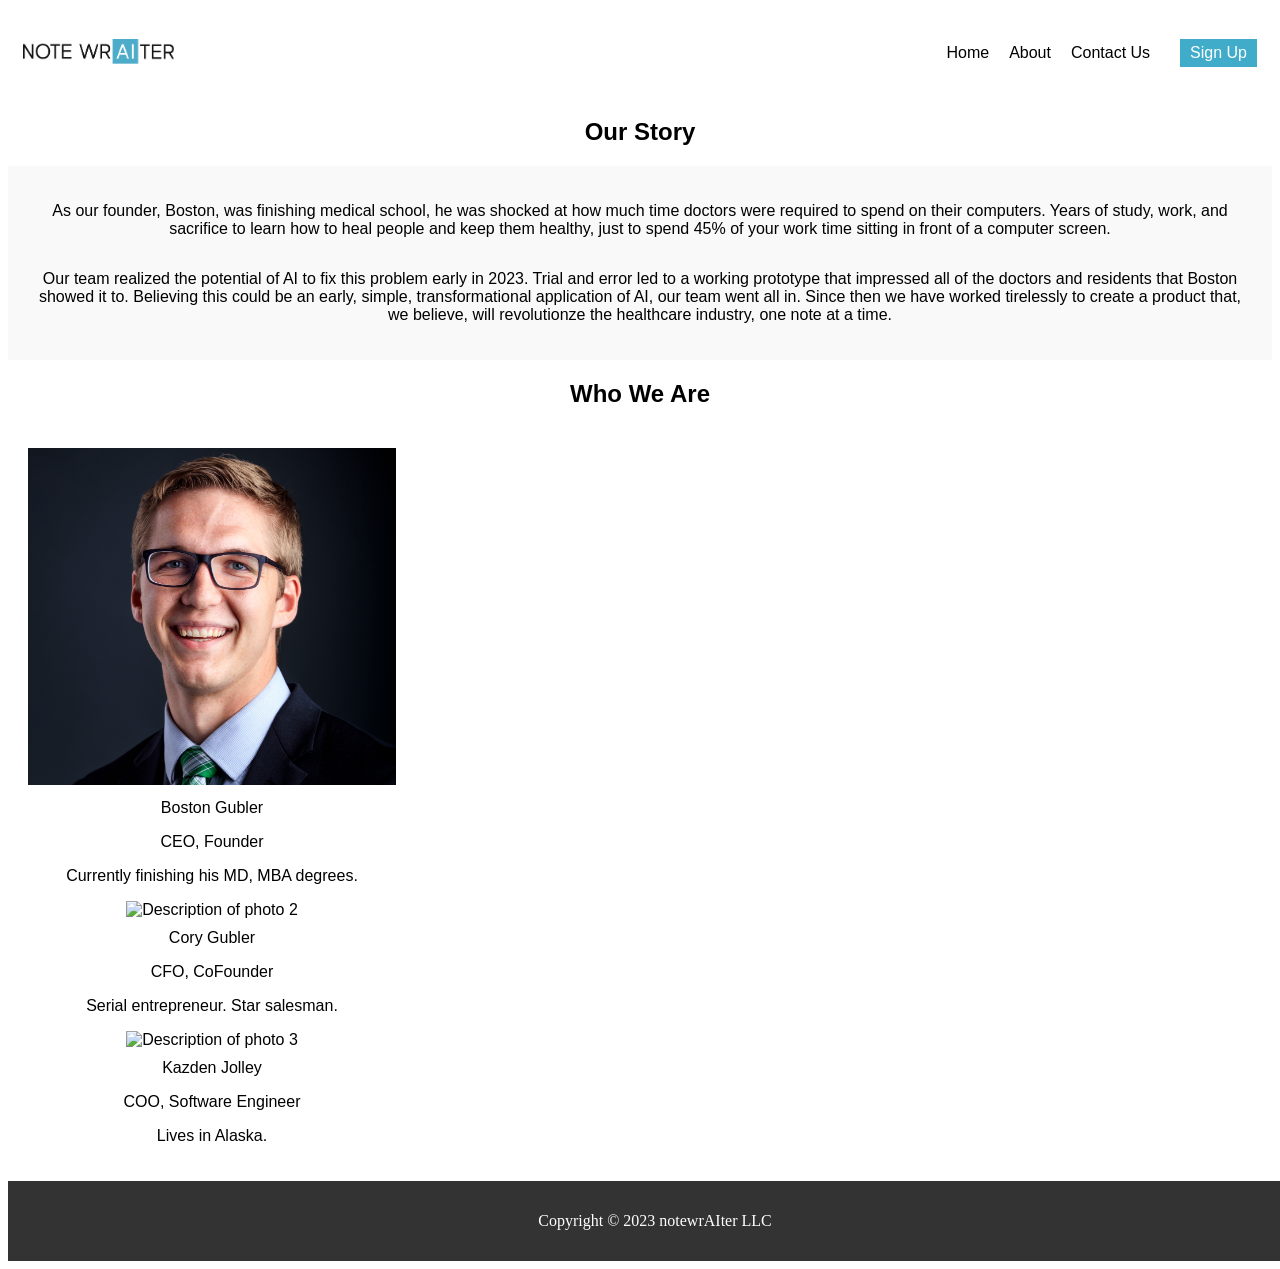
==== about.html @ 05f4d21a "Draft #8" ====
<!DOCTYPE html>
<html>
<head>
    <title>notewrAIter</title>
    <link rel="stylesheet" type="text/css" href="styles.css">
    <link rel="icon" href="favicon.jpg" type="image/jpg">

</head>
<body>
  <nav>
    <a href="index.html">
        <img class="nav-image" src="emblem.jpg" alt="notewrAIter emblem"  >
    </a>
      <ul>
          <li><a href="index.html">Home</a></li>
          <li><a href="about.html">About</a></li>
          <li><a href="contact.html">Contact Us</a></li>
          <li><a href="signup.html" class="button">Sign Up</a></li>
      </ul>
  </nav>

  <main>
    <h2>Our Story </h2>
    <section id="introduction">
      <p>As our founder, Boston, was finishing medical school, he was shocked at how much time doctors were required
        to spend on their computers. Years of study, work, and sacrifice to learn how to heal people and keep them healthy,
        just to spend 45% of your work time sitting in front of a computer screen. 
      </p>
      <p>Our team realized the potential of AI to fix this problem early in 2023. Trial and error led to a working prototype
        that impressed all of the doctors and residents that Boston showed it to. Believing this could be an early,
        simple, transformational application of AI, our team went all in. Since then we have worked tirelessly to create a product
        that, we believe, will revolutionze the healthcare industry, one note at a time.
      </p>

  </section>
<h2>Who We Are</H2>
  <section id="photo-section">
    <div class="photo-container">
        <img src="BostonProfile.jpg" alt="Description of photo 1">
        <p>Boston Gubler</p>
        <p>CEO, Founder</p>
        <p>Currently finishing his MD, MBA degrees.</p>
    </div>
    <div class="photo-container">
        <img src="photo2.jpg" alt="Description of photo 2">
        <p>Cory Gubler</p>
        <p>CFO, CoFounder</p>
        <p>Serial entrepreneur. Star salesman.</p>
    </div>
    <div class="photo-container">
        <img src="photo3.jpg" alt="Description of photo 3">
        <p>Kazden Jolley</p>
        <p>COO, Software Engineer</p>
        <p>Lives in Alaska.</p>
    </div>
</section>


  <footer>
      <p>Copyright &copy; 2023 notewrAIter LLC</p>
  </footer>

</body>
</html>

  </main>
---- styles.css ----
body {
    font-family: Arial, sans-serif;
}

nav {
    display: flex;
    justify-content: space-between;
    align-items: center;
    padding: 5px;
    background-color: #ffffff;
    position: sticky;  /* Add this */
    top: 0;  /* And this */
    z-index: 1;  /* Optional: this ensures the navbar stays on top of all other content */
}

nav ul {
    display: flex;
    list-style: none;
    align-items: center; 
}

nav ul li {
    margin-left: 20px;
}

nav ul li a {
    color: rgb(0, 0, 0);
    text-decoration: none;
}

header {
    background-color: #ffffff;
    padding: 20px;
    text-align: center;
}

footer {
    background-color: #333;
    color: white;
    text-align: center;
    padding: 15px;
    width: 100%;
    margin-top: auto;
    font-family: "Garamond"; /* This line sets the font to a generic serif font */
}


img{
    height: 200px;
    width: auto;
    align-items: center;
}

section {
    padding: 20px;
    text-align: center;
    display: flex;
    flex-direction: column;
}

#introduction {
    background-color: #f9f9f9;
}

#howitworks {
    background-color: #f2f2f2;
}

#services {
    background-color: #ebebeb;
}

#trial {
    background-color: #e4e4e4;
}

.top-image {
    display: block;
    margin-left: auto;
    margin-right: auto;
    height: 70px;
    width: 362px;
}

.nav-image {
    height: 25px;
    width: 151;
    padding: 10px;
}

h2{
    text-align: center;
}

h1{
    text-align: center;
}

.button {
    background-color: #40acc9;
    border: none;
    color: white;
    padding: 5px 10px;
    text-align: center;
    text-decoration: none;
    display: inline-block;
    font-size: 16px;
    margin: 10px 10px;
    cursor: pointer;
  }

  #photo-section {
    display: flex;
    justify-content: space-between;
    padding: 20px;
}

.photo-container {
    text-align: center;
    width: calc(100% / 3 - 40px); /* Subtracting the left and right padding */
}

.photo-container img {
    width: 100%;
    height: auto;
}

.photo-container p {
    margin-top: 10px;
}

form {
    display: flex;
    flex-direction: column;
    align-items: center;
    justify-content: center;
    max-width: 400px;
    margin: 0 auto;
    padding: 20px;
    border: 1px solid #ddd;
    border-radius: 10px;
    box-shadow: 0 0 10px rgba(0,0,0,0.1);
}

form label {
    font-weight: bold;
    margin-top: 15px;
}

form input[type="text"], form input[type="email"], [type="textarea"] {
    width: 100%;
    padding: 10px;
    border: 1px solid #ddd;
    border-radius: 5px;
    box-sizing: border-box; /* Add this line */
}

form input[type="submit"] {
    margin-top: 20px;
    padding: 10px 20px;
    border: none;
    background-color: #007BFF;
    color: white;
    cursor: pointer;
    border-radius: 5px;
    box-sizing: border-box; /* Add this line */
}

form input[type="submit"]:hover {
    background-color: #0056b3;
}

#recordButton{
    background-color: #40acc9;
    border: none;
    color: white;
    padding: 5px 10px;
    text-align: center;
    text-decoration: none;
    display: inline-blocc;
    font-size: 16px;
    margin: 20px 20px;
    cursor: pointer;
}

form textarea {
    width: 100%;
    padding: 10px;
    border: 1px solid #ddd;
    border-radius: 5px;
    box-sizing: border-box; /* Add this line */
  }
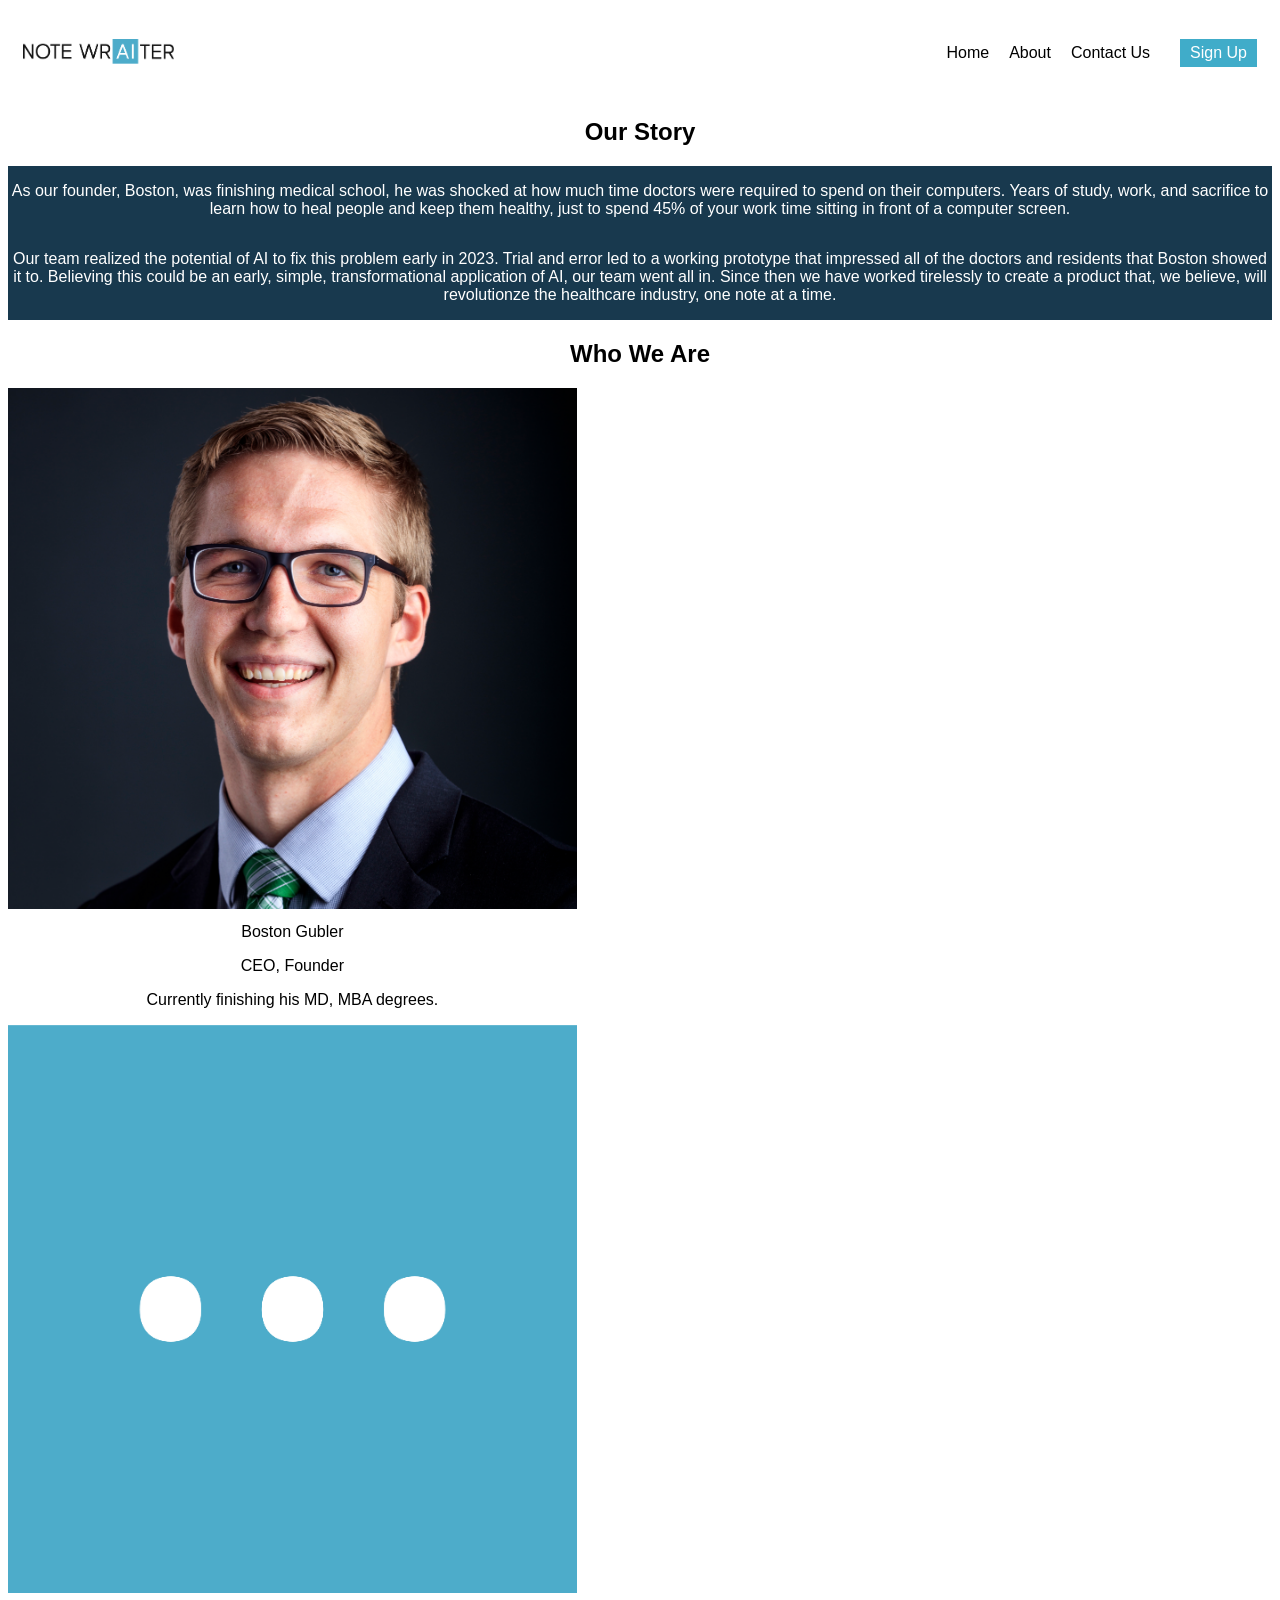
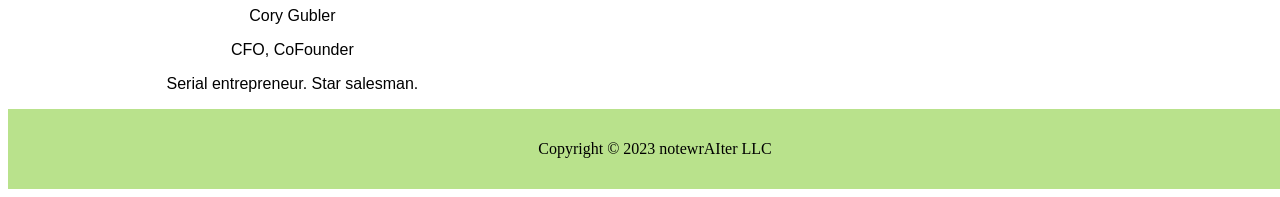
==== commit 9fbe1635: "Draft #10" ====
--- a/about.html
+++ b/about.html
@@ -42,16 +42,10 @@
         <p>Currently finishing his MD, MBA degrees.</p>
     </div>
     <div class="photo-container">
-        <img src="photo2.jpg" alt="Description of photo 2">
+        <img src="favicon.jpg" alt="Description of photo 2">
         <p>Cory Gubler</p>
         <p>CFO, CoFounder</p>
         <p>Serial entrepreneur. Star salesman.</p>
-    </div>
-    <div class="photo-container">
-        <img src="photo3.jpg" alt="Description of photo 3">
-        <p>Kazden Jolley</p>
-        <p>COO, Software Engineer</p>
-        <p>Lives in Alaska.</p>
     </div>
 </section>
 
--- a/styles.css
+++ b/styles.css
@@ -35,8 +35,8 @@
 }
 
 footer {
-    background-color: #333;
-    color: white;
+    background-color: #b9e28c;
+    color: black;
     text-align: center;
     padding: 15px;
     width: 100%;
@@ -52,22 +52,26 @@
 }
 
 section {
+    text-align: center;
+    display: flex;
+    flex-direction: column;
+}
+
+.section-content {
     padding: 20px;
-    text-align: center;
-    display: flex;
-    flex-direction: column;
 }
 
 #introduction {
-    background-color: #f9f9f9;
+    background-color: #18394e;
+    color: white;
 }
 
 #howitworks {
-    background-color: #f2f2f2;
+    background-color: #c7ccd1;
 }
 
 #services {
-    background-color: #ebebeb;
+    background-color: #40acc9;
 }
 
 #trial {
@@ -112,17 +116,19 @@
   #photo-section {
     display: flex;
     justify-content: space-between;
-    padding: 20px;
+    flex-wrap: wrap;
 }
 
 .photo-container {
-    text-align: center;
-    width: calc(100% / 3 - 40px); /* Subtracting the left and right padding */
-}
+    width: 45%; /* 50% is half the width, minus 10px for a bit of space */
+    box-sizing: border-box; /* This makes sure that padding and border are included in the element's total width and height */
+    text-align: center; /* Center the text within the element */
+}
+
 
 .photo-container img {
-    width: 100%;
-    height: auto;
+    max-width: 100%; /* This means the image can be as wide as its container but no wider */
+    height: auto; /* This keeps the image's aspect ratio (its width-to-height ratio) the same as it scales */
 }
 
 .photo-container p {
@@ -189,4 +195,43 @@
     border: 1px solid #ddd;
     border-radius: 5px;
     box-sizing: border-box; /* Add this line */
-  }+  }
+
+  #top-section {
+    display: flex;
+    flex-direction: row; 
+    align-items: center;
+    background-color: #ffffff;
+}
+
+.top-image-container {
+    flex: 1;
+    margin-right: 20px; 
+}
+
+.top-text-container {
+    flex: 1;
+    text-align: left;
+}
+
+.top-image {
+    max-width: 100%;
+    height: auto;
+}
+
+.top-links {
+    list-style: none;
+    padding: 0;
+    margin-top: 20px;
+    display: flex;
+}
+
+.top-links li {
+    margin-right: 10px;
+}
+
+.top-links li a {
+    text-decoration: none;
+    color: #000;
+    font-weight: bold;
+}
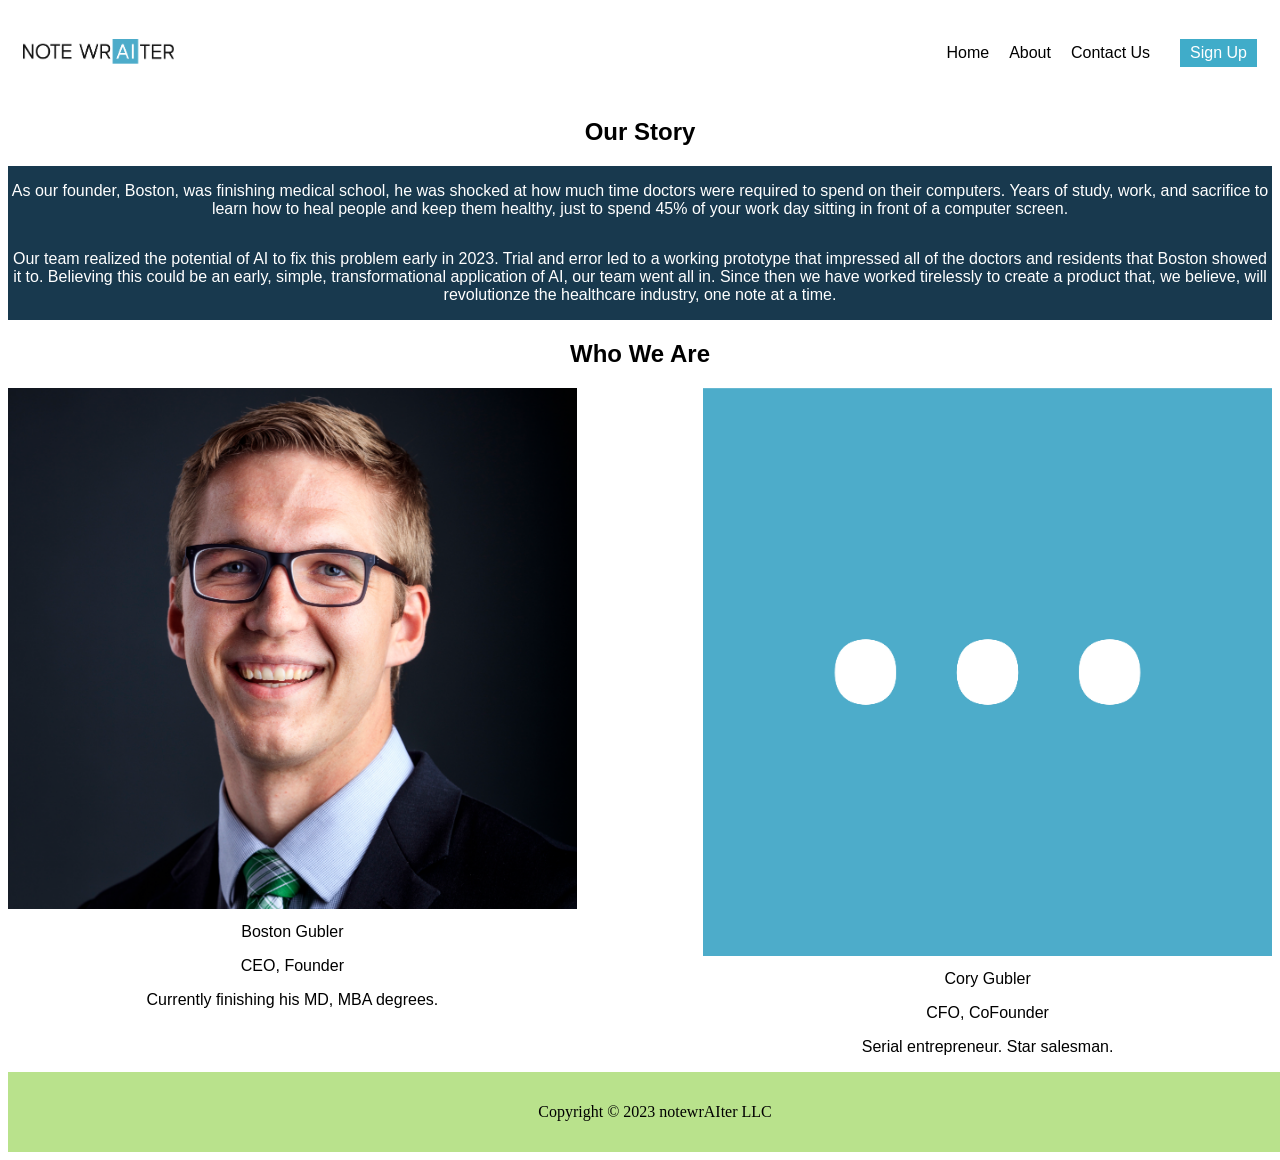
==== commit 13222995: "Side-by-side pictures" ====
--- a/about.html
+++ b/about.html
@@ -24,7 +24,7 @@
     <section id="introduction">
       <p>As our founder, Boston, was finishing medical school, he was shocked at how much time doctors were required
         to spend on their computers. Years of study, work, and sacrifice to learn how to heal people and keep them healthy,
-        just to spend 45% of your work time sitting in front of a computer screen. 
+        just to spend 45% of your work day sitting in front of a computer screen. 
       </p>
       <p>Our team realized the potential of AI to fix this problem early in 2023. Trial and error led to a working prototype
         that impressed all of the doctors and residents that Boston showed it to. Believing this could be an early,
@@ -34,7 +34,7 @@
 
   </section>
 <h2>Who We Are</H2>
-  <section id="photo-section">
+  <section id="photo-section" class="flex-row">
     <div class="photo-container">
         <img src="BostonProfile.jpg" alt="Description of photo 1">
         <p>Boston Gubler</p>
--- a/styles.css
+++ b/styles.css
@@ -235,3 +235,8 @@
     color: #000;
     font-weight: bold;
 }
+
+section.flex-row {
+    display: flex;
+    flex-direction: row;
+}
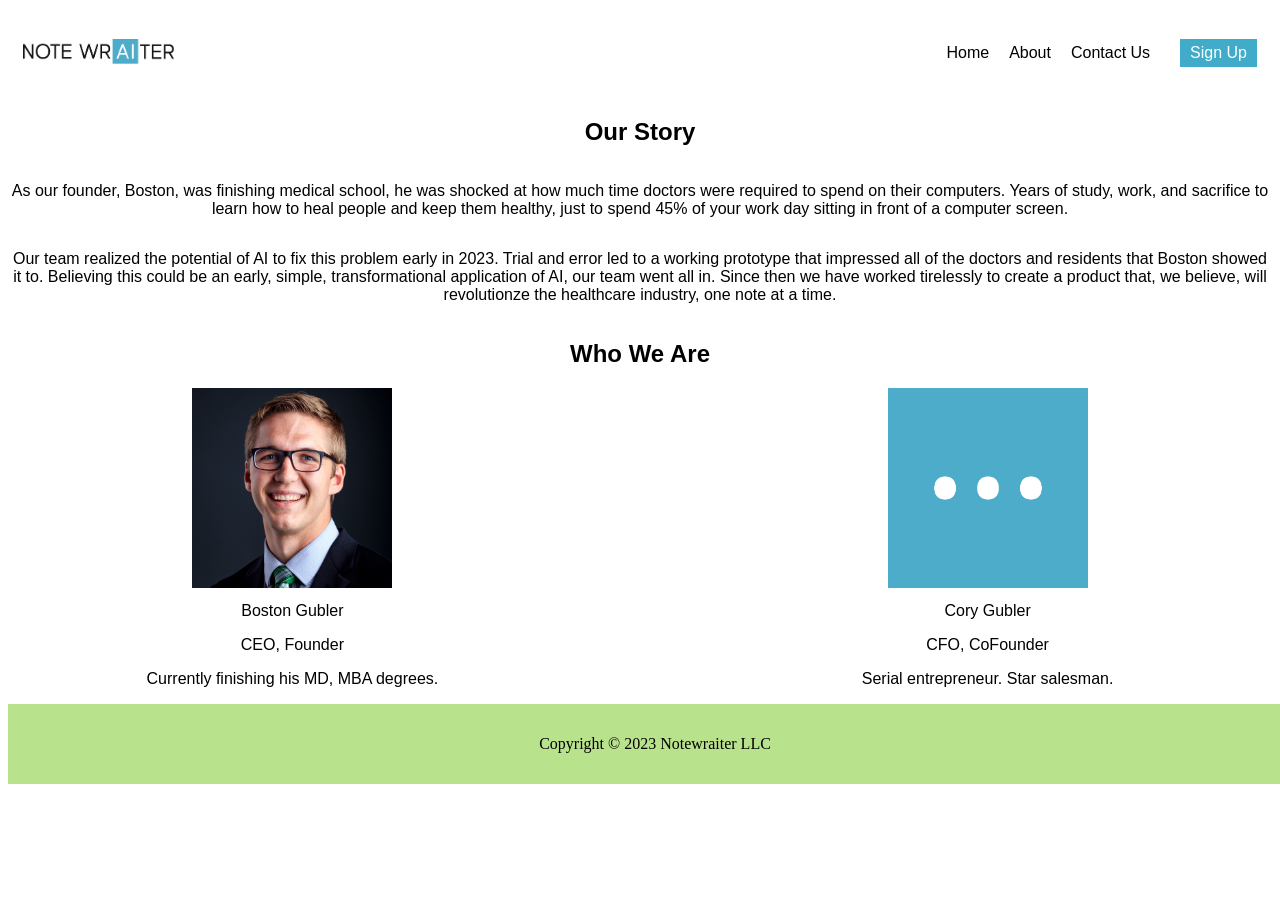
==== commit 9c22ced8: "Draft #11" ====
--- a/about.html
+++ b/about.html
@@ -1,7 +1,7 @@
 <!DOCTYPE html>
 <html>
 <head>
-    <title>notewrAIter</title>
+    <title>NoteWriter</title>
     <link rel="stylesheet" type="text/css" href="styles.css">
     <link rel="icon" href="favicon.jpg" type="image/jpg">
 
@@ -9,7 +9,7 @@
 <body>
   <nav>
     <a href="index.html">
-        <img class="nav-image" src="emblem.jpg" alt="notewrAIter emblem"  >
+        <img class="nav-image" src="emblem.jpg" alt="NoteWriter emblem"  >
     </a>
       <ul>
           <li><a href="index.html">Home</a></li>
@@ -51,7 +51,7 @@
 
 
   <footer>
-      <p>Copyright &copy; 2023 notewrAIter LLC</p>
+      <p>Copyright &copy; 2023 Notewraiter LLC</p>
   </footer>
 
 </body>
--- a/styles.css
+++ b/styles.css
@@ -61,20 +61,20 @@
     padding: 20px;
 }
 
-#introduction {
+#introduction .section-content {
     background-color: #18394e;
     color: white;
 }
 
-#howitworks {
+#howitworks .section-content {
     background-color: #c7ccd1;
 }
 
-#services {
+#services .section-content {
     background-color: #40acc9;
 }
 
-#trial {
+#trial .section-content {
     background-color: #e4e4e4;
 }
 
@@ -88,7 +88,7 @@
 
 .nav-image {
     height: 25px;
-    width: 151;
+    width: 151px;
     padding: 10px;
 }
 
@@ -127,9 +127,11 @@
 
 
 .photo-container img {
-    max-width: 100%; /* This means the image can be as wide as its container but no wider */
-    height: auto; /* This keeps the image's aspect ratio (its width-to-height ratio) the same as it scales */
-}
+    width: 200px; /* Or any other fixed size */
+    height: 200px; /* Or any other fixed size */
+    object-fit: cover; /* This property ensures the aspect ratio of the image is maintained */
+}
+
 
 .photo-container p {
     margin-top: 10px;
@@ -211,7 +213,7 @@
 
 .top-text-container {
     flex: 1;
-    text-align: left;
+    text-align: center;
 }
 
 .top-image {
@@ -224,6 +226,7 @@
     padding: 0;
     margin-top: 20px;
     display: flex;
+    text-align: center;
 }
 
 .top-links li {
@@ -239,4 +242,10 @@
 section.flex-row {
     display: flex;
     flex-direction: row;
+}
+
+.TitleofSite {
+    font-size: 2em; /* Or any other size */
+    letter-spacing: 2px; /* Increase the space between characters */
+    line-height: 1.5; /* Increase the space between lines of text */
 }
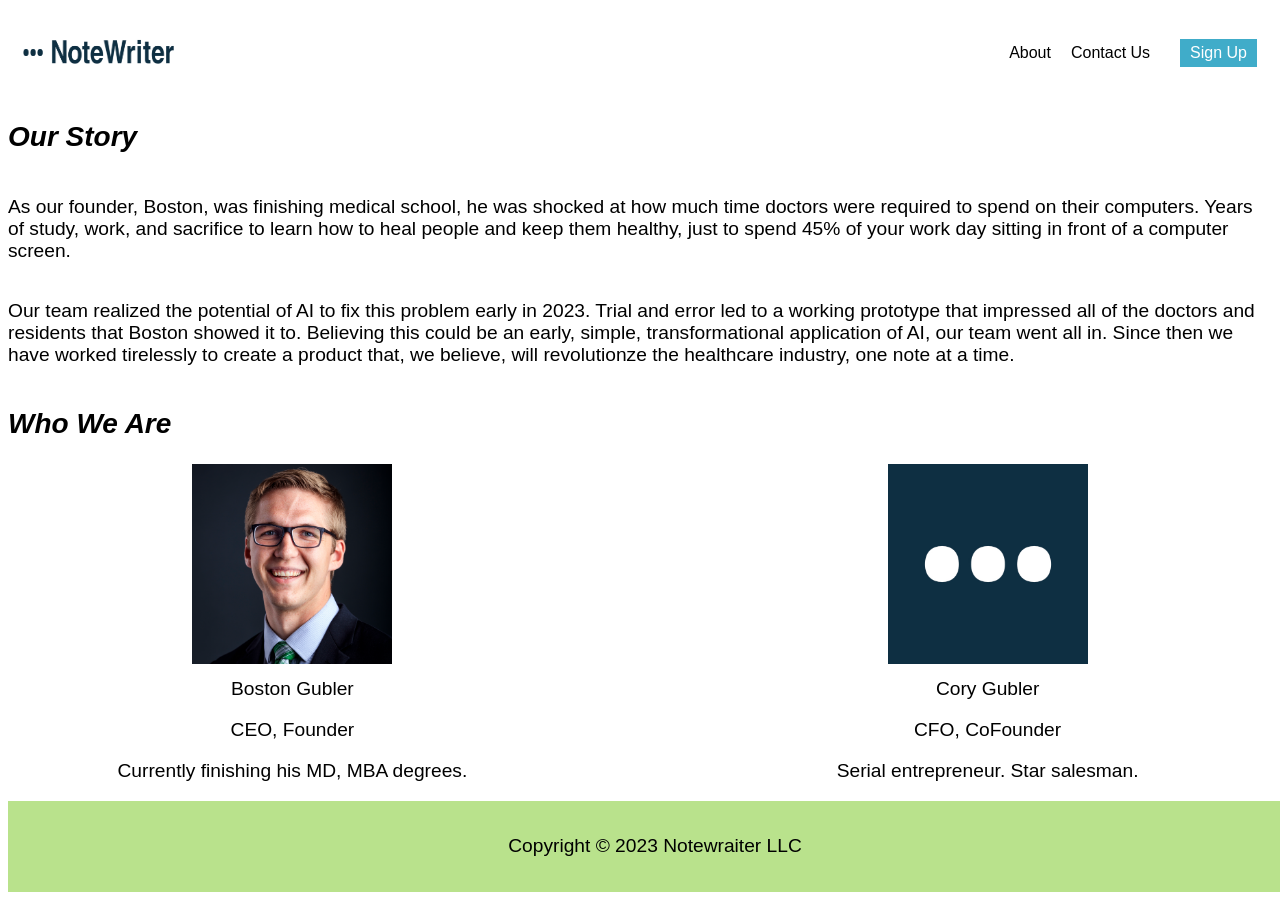
==== commit 5fdb927e: "Draft #13" ====
--- a/about.html
+++ b/about.html
@@ -12,7 +12,6 @@
         <img class="nav-image" src="emblem.jpg" alt="NoteWriter emblem"  >
     </a>
       <ul>
-          <li><a href="index.html">Home</a></li>
           <li><a href="about.html">About</a></li>
           <li><a href="contact.html">Contact Us</a></li>
           <li><a href="signup.html" class="button">Sign Up</a></li>
--- a/styles.css
+++ b/styles.css
@@ -30,7 +30,7 @@
 
 header {
     background-color: #ffffff;
-    padding: 20px;
+    padding: 10px;
     text-align: center;
 }
 
@@ -52,13 +52,14 @@
 }
 
 section {
-    text-align: center;
+    text-align: left;
     display: flex;
     flex-direction: column;
 }
 
 .section-content {
-    padding: 20px;
+    padding: 5px;
+    padding-left: 20px;
 }
 
 #introduction .section-content {
@@ -67,7 +68,7 @@
 }
 
 #howitworks .section-content {
-    background-color: #c7ccd1;
+    background-color: #fff;
 }
 
 #services .section-content {
@@ -82,9 +83,22 @@
     display: block;
     margin-left: auto;
     margin-right: auto;
-    height: 70px;
-    width: 362px;
-}
+    width: 66.6vw; /* This will set the image width to roughly 2/3 of the viewport's width */
+    height: auto; /* This will maintain the image's aspect ratio */
+    display: block; /* This will remove any unwanted white space around the image */
+    max-width: 100%; /* This will ensure the image doesn't overflow its parent container */
+    }
+
+.howitworks-image {
+    display: block;
+    margin-left: auto;
+    margin-right: auto;
+    width: 66.6vw; /* This will set the image width to roughly 2/3 of the viewport's width */
+    height: auto; /* This will maintain the image's aspect ratio */
+    display: block; /* This will remove any unwanted white space around the image */
+    max-width: 100%; /* This will ensure the image doesn't overflow its parent container */
+    }
+
 
 .nav-image {
     height: 25px;
@@ -93,11 +107,14 @@
 }
 
 h2{
-    text-align: center;
+    text-align: left;
+    font-size: 1.75em;
+    font-style: italic;
 }
 
 h1{
     text-align: center;
+    font-family: 'SalmaAlfaItalic', sans-serif;
 }
 
 .button {
@@ -211,41 +228,91 @@
     margin-right: 20px; 
 }
 
-.top-text-container {
-    flex: 1;
-    text-align: center;
-}
-
-.top-image {
-    max-width: 100%;
-    height: auto;
-}
-
-.top-links {
-    list-style: none;
-    padding: 0;
-    margin-top: 20px;
-    display: flex;
-    text-align: center;
-}
-
-.top-links li {
-    margin-right: 10px;
-}
-
-.top-links li a {
+section.flex-row {
+    display: flex;
+    flex-direction: row;
+}
+
+.TitleofSite {
+    font-size: 3em; /* Or any other size */
+    letter-spacing: 1px; /* Increase the space between characters */
+    line-height: 1.3; /* Increase the space between lines of text */
+}
+
+p {
+    font-size: 1.2em; /* relative to the parent element's font size */
+    font-family: 'SalmaAlfa', sans-serif;
+}
+
+.top-text-container .top-links {
+    display: flex;
+    justify-content: center;
+    gap: 10px; /* This is a shorthand for row-gap and column-gap, and it should provide the spacing you need between the items */
+}
+
+.top-text-container .top-links li {
+    list-style: none; /* This will remove bullet points from the list */
+}
+
+.top-text-container .top-links li a {
+    padding: 10px 20px; /* Adjusts size of the button around text */
+    display: inline-block; /* Allows padding to function properly */
+    background-color: #007BFF; /* Change this to the color you want */
     text-decoration: none;
     color: #000;
     font-weight: bold;
-}
-
-section.flex-row {
-    display: flex;
-    flex-direction: row;
-}
-
-.TitleofSite {
-    font-size: 2em; /* Or any other size */
-    letter-spacing: 2px; /* Increase the space between characters */
-    line-height: 1.5; /* Increase the space between lines of text */
-}+    transition: background-color 0.2s ease; /* Makes color transition smooth when hovering */
+}
+
+.top-text-container .top-links li a:hover {
+    background-color: #0056b3; /* Change this to the color you want when hovering */
+}
+
+
+
+
+/* Individual header button colors */
+.top-text-container .top-links li.introduction-button a {
+    background-color: #18394e; /* Example color */
+    color: white
+}
+
+.top-text-container .top-links li.howitworks-button a {
+    background-color: #c7ccd1; /* Example color */
+}
+
+.top-text-container .top-links li.services-button a {
+    background-color: #40acc9; /* Example color */
+}
+
+.top-text-container .top-links li.trial-button a {
+    background-color: #b9e28c; /* Example color */
+}
+
+.top-text-container .top-links li.introduction-button a:hover {
+    background-color: #b9e28c; /* Example color */
+    color: black
+}
+
+.top-text-container .top-links li.howitworks-button a:hover {
+    background-color: #40acc9; /* Example color */
+}
+
+.top-text-container .top-links li.services-button a:hover {
+    background-color: #c7ccd1; /* Example color */
+}
+
+.top-text-container .top-links li.trial-button a:hover {
+    background-color: #18394e; /* Example color */
+    color: white
+}
+
+@font-face {
+    font-family: 'SalmaAlfa';
+    src: url('SalmaAlfa.otf') format('otf'),
+  }
+
+  @font-face {
+    font-family: 'SalmaAlfaItalic';
+    src: url('SalmaAlfaItalic.otf') format('otf'),
+  }
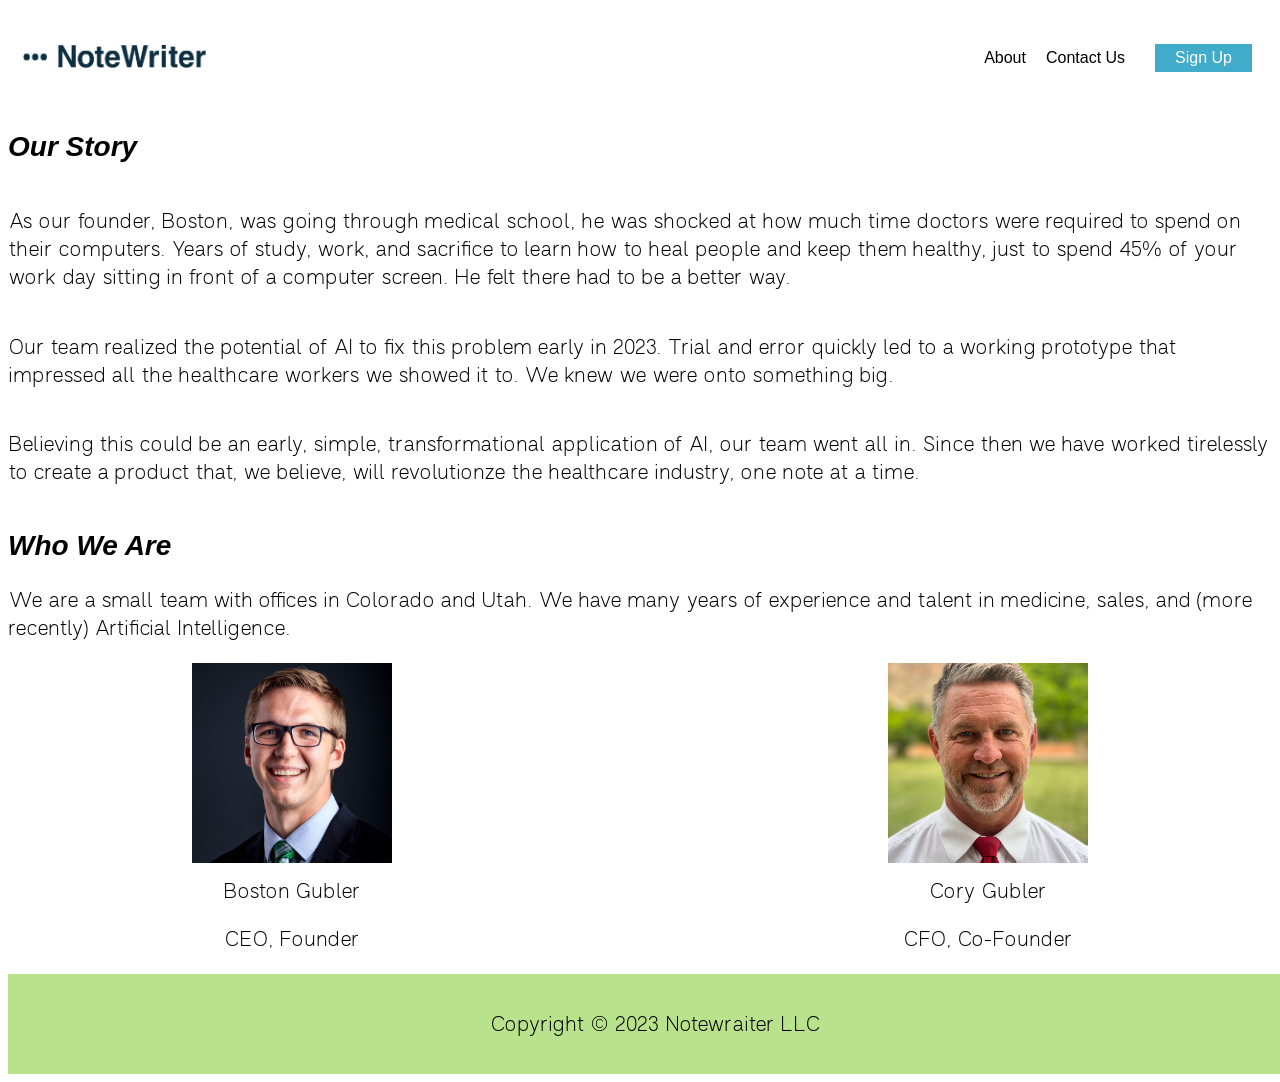
==== commit 4ce68b75: "About Page Improvements" ====
--- a/about.html
+++ b/about.html
@@ -21,30 +21,34 @@
   <main>
     <h2>Our Story </h2>
     <section id="introduction">
-      <p>As our founder, Boston, was finishing medical school, he was shocked at how much time doctors were required
+      <p>As our founder, Boston, was going through medical school, he was shocked at how much time doctors were required
         to spend on their computers. Years of study, work, and sacrifice to learn how to heal people and keep them healthy,
-        just to spend 45% of your work day sitting in front of a computer screen. 
+        just to spend 45% of your work day sitting in front of a computer screen. He felt there had to be a better way.
       </p>
-      <p>Our team realized the potential of AI to fix this problem early in 2023. Trial and error led to a working prototype
-        that impressed all of the doctors and residents that Boston showed it to. Believing this could be an early,
+      <p>Our team realized the potential of AI to fix this problem early in 2023. Trial and error quickly led to a working prototype
+        that impressed all the healthcare workers we showed it to. We knew we were onto something big.</p>
+        
+        <p>Believing this could be an early,
         simple, transformational application of AI, our team went all in. Since then we have worked tirelessly to create a product
         that, we believe, will revolutionze the healthcare industry, one note at a time.
       </p>
 
   </section>
 <h2>Who We Are</H2>
+
+  <p>We are a small team with offices in Colorado and Utah. We have many years of experience and talent in medicine, sales, and (more recently) Artificial Intelligence. 
+    </p>
+
   <section id="photo-section" class="flex-row">
     <div class="photo-container">
-        <img src="BostonProfile.jpg" alt="Description of photo 1">
+        <img src="BostonProfile.jpg" alt="Boston Gubler's Profile Picture">
         <p>Boston Gubler</p>
         <p>CEO, Founder</p>
-        <p>Currently finishing his MD, MBA degrees.</p>
     </div>
     <div class="photo-container">
-        <img src="favicon.jpg" alt="Description of photo 2">
+        <img src="CoryProfile.jpeg" alt="Cory Gubler's Profile Picture">
         <p>Cory Gubler</p>
-        <p>CFO, CoFounder</p>
-        <p>Serial entrepreneur. Star salesman.</p>
+        <p>CFO, Co-Founder</p>
     </div>
 </section>
 
--- a/styles.css
+++ b/styles.css
@@ -17,10 +17,14 @@
     display: flex;
     list-style: none;
     align-items: center; 
+    text-align: center;
 }
 
 nav ul li {
-    margin-left: 20px;
+    margin-left: 10px;
+    text-align: center;
+    padding: 5px 5px;
+    white-space: nowrap
 }
 
 nav ul li a {
@@ -55,11 +59,13 @@
     text-align: left;
     display: flex;
     flex-direction: column;
+    width: 100%
 }
 
 .section-content {
-    padding: 5px;
-    padding-left: 20px;
+    margin: 0 auto;
+    padding-left: 10%;
+    padding-right: 15%
 }
 
 #introduction .section-content {
@@ -82,8 +88,8 @@
 .top-image {
     display: block;
     margin-left: auto;
-    margin-right: auto;
-    width: 66.6vw; /* This will set the image width to roughly 2/3 of the viewport's width */
+    margin-right: 0;
+    width: 40vw; 
     height: auto; /* This will maintain the image's aspect ratio */
     display: block; /* This will remove any unwanted white space around the image */
     max-width: 100%; /* This will ensure the image doesn't overflow its parent container */
@@ -93,7 +99,7 @@
     display: block;
     margin-left: auto;
     margin-right: auto;
-    width: 66.6vw; /* This will set the image width to roughly 2/3 of the viewport's width */
+    width: 100%; 
     height: auto; /* This will maintain the image's aspect ratio */
     display: block; /* This will remove any unwanted white space around the image */
     max-width: 100%; /* This will ensure the image doesn't overflow its parent container */
@@ -101,8 +107,8 @@
 
 
 .nav-image {
-    height: 25px;
-    width: 151px;
+    max-width: 20%;
+    height: auto;
     padding: 10px;
 }
 
@@ -113,7 +119,7 @@
 }
 
 h1{
-    text-align: center;
+    text-align: left;
     font-family: 'SalmaAlfaItalic', sans-serif;
 }
 
@@ -121,13 +127,14 @@
     background-color: #40acc9;
     border: none;
     color: white;
-    padding: 5px 10px;
+    padding: 5px 20px;
     text-align: center;
     text-decoration: none;
     display: inline-block;
     font-size: 16px;
     margin: 10px 10px;
     cursor: pointer;
+    white-space: nowrap;
   }
 
   #photo-section {
@@ -202,7 +209,7 @@
     padding: 5px 10px;
     text-align: center;
     text-decoration: none;
-    display: inline-blocc;
+    display: inline-block;
     font-size: 16px;
     margin: 20px 20px;
     cursor: pointer;
@@ -219,13 +226,14 @@
   #top-section {
     display: flex;
     flex-direction: row; 
+    justify-content: left;
     align-items: center;
     background-color: #ffffff;
+    padding: 10% 0 ;
 }
 
 .top-image-container {
-    flex: 1;
-    margin-right: 20px; 
+    flex: 1 0 auto;
 }
 
 section.flex-row {
@@ -234,19 +242,23 @@
 }
 
 .TitleofSite {
-    font-size: 3em; /* Or any other size */
-    letter-spacing: 1px; /* Increase the space between characters */
-    line-height: 1.3; /* Increase the space between lines of text */
+    font-size: 1.5em;
+    text-align: left;
+    margin: 0;
 }
 
 p {
-    font-size: 1.2em; /* relative to the parent element's font size */
+    font-size: 1.3em; /* relative to the parent element's font size */
     font-family: 'SalmaAlfa', sans-serif;
 }
 
 .top-text-container .top-links {
     display: flex;
-    justify-content: center;
+    justify-content: left;
+    flex: 1 0 auto;
+    align-items: flex-start;
+    max-width: 100%;
+    margin-right: 25px;
     gap: 10px; /* This is a shorthand for row-gap and column-gap, and it should provide the spacing you need between the items */
 }
 
@@ -255,12 +267,15 @@
 }
 
 .top-text-container .top-links li a {
-    padding: 10px 20px; /* Adjusts size of the button around text */
+    padding: 5px 10px; /* Adjusts size of the button around text */
+    white-space: nowrap;
     display: inline-block; /* Allows padding to function properly */
     background-color: #007BFF; /* Change this to the color you want */
     text-decoration: none;
     color: #000;
     font-weight: bold;
+    font-size: 0.6em;
+    justify-content: left;
     transition: background-color 0.2s ease; /* Makes color transition smooth when hovering */
 }
 
@@ -309,10 +324,10 @@
 
 @font-face {
     font-family: 'SalmaAlfa';
-    src: url('SalmaAlfa.otf') format('otf'),
+    src: url('SalmaAlfa.otf') format('opentype'),
   }
 
   @font-face {
     font-family: 'SalmaAlfaItalic';
-    src: url('SalmaAlfaItalic.otf') format('otf'),
+    src: url('SalmaAlfaItalic.otf') format('opentype'),
   }
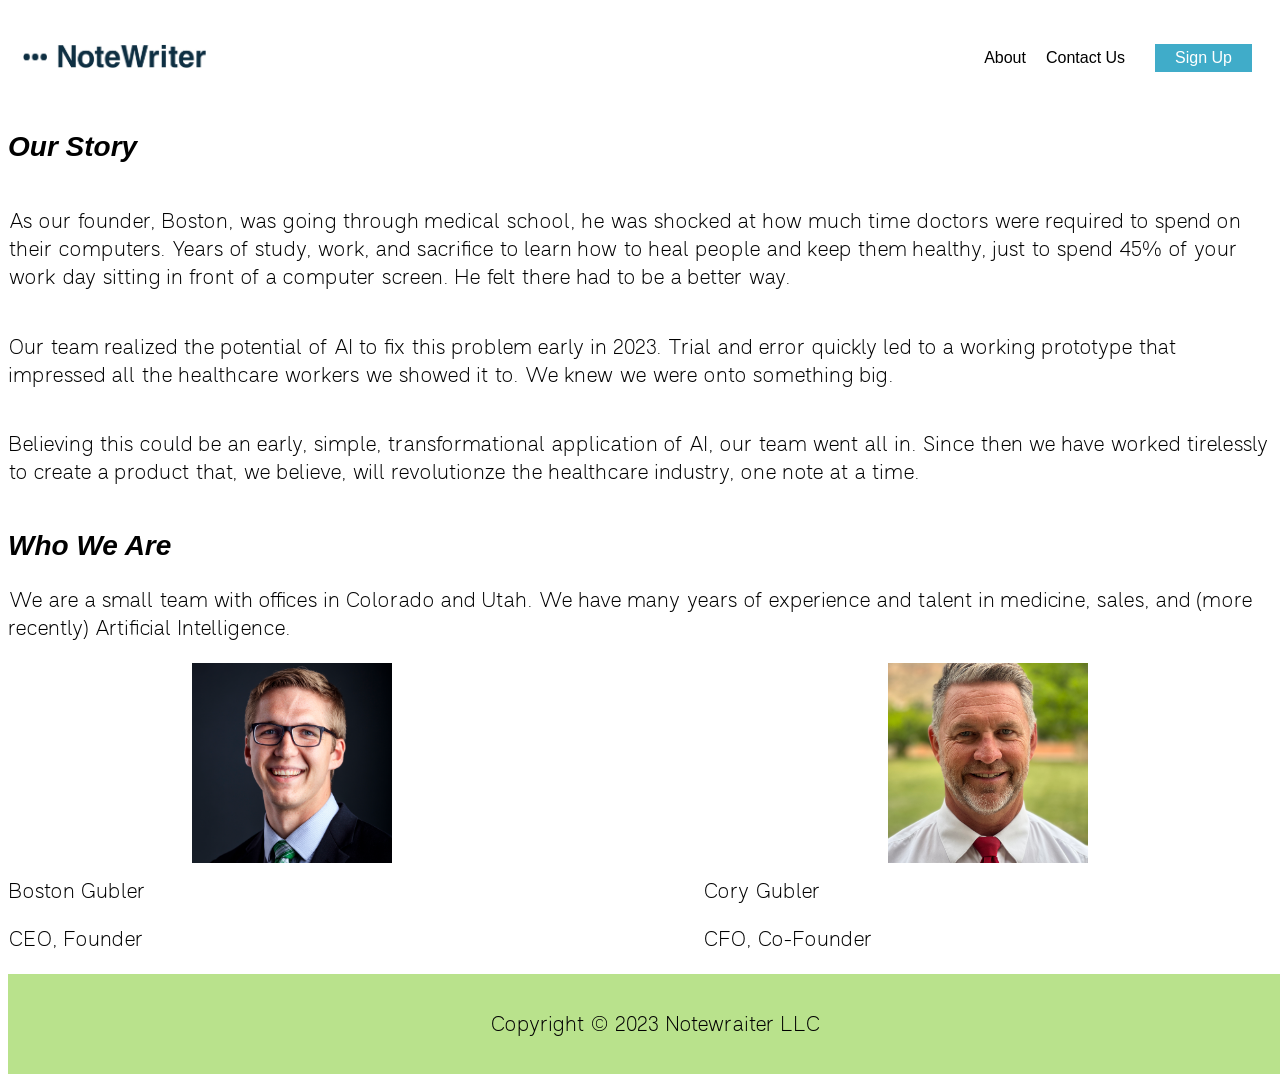
==== commit 2aff8f40: "centeredstuff" ====
--- a/about.html
+++ b/about.html
@@ -54,7 +54,7 @@
 
 
   <footer>
-      <p>Copyright &copy; 2023 Notewraiter LLC</p>
+      <p class="centeredstuff">Copyright &copy; 2023 Notewraiter LLC</p>
   </footer>
 
 </body>
--- a/styles.css
+++ b/styles.css
@@ -45,6 +45,7 @@
     padding: 15px;
     width: 100%;
     margin-top: auto;
+    text-align: center;
     font-family: "Garamond"; /* This line sets the font to a generic serif font */
 }
 
@@ -56,7 +57,7 @@
 }
 
 section {
-    text-align: left;
+    text-align: center;
     display: flex;
     flex-direction: column;
     width: 100%
@@ -84,16 +85,6 @@
 #trial .section-content {
     background-color: #e4e4e4;
 }
-
-.top-image {
-    display: block;
-    margin-left: auto;
-    margin-right: 0;
-    width: 40vw; 
-    height: auto; /* This will maintain the image's aspect ratio */
-    display: block; /* This will remove any unwanted white space around the image */
-    max-width: 100%; /* This will ensure the image doesn't overflow its parent container */
-    }
 
 .howitworks-image {
     display: block;
@@ -112,6 +103,10 @@
     padding: 10px;
 }
 
+.centeredstuff {
+    text-align: center;
+}
+
 h2{
     text-align: left;
     font-size: 1.75em;
@@ -223,33 +218,25 @@
     box-sizing: border-box; /* Add this line */
   }
 
-  #top-section {
-    display: flex;
-    flex-direction: row; 
-    justify-content: left;
+  #header1 {
+    width:100%;
+    height: auto;
+    box-sizing: border-box;
+    justify-content: center;
     align-items: center;
     background-color: #ffffff;
-    padding: 10% 0 ;
-}
-
-.top-image-container {
-    flex: 1 0 auto;
+    padding: 20% 0;
 }
 
 section.flex-row {
     display: flex;
     flex-direction: row;
-}
-
-.TitleofSite {
-    font-size: 1.5em;
-    text-align: left;
-    margin: 0;
 }
 
 p {
     font-size: 1.3em; /* relative to the parent element's font size */
     font-family: 'SalmaAlfa', sans-serif;
+    text-align: left;
 }
 
 .top-text-container .top-links {
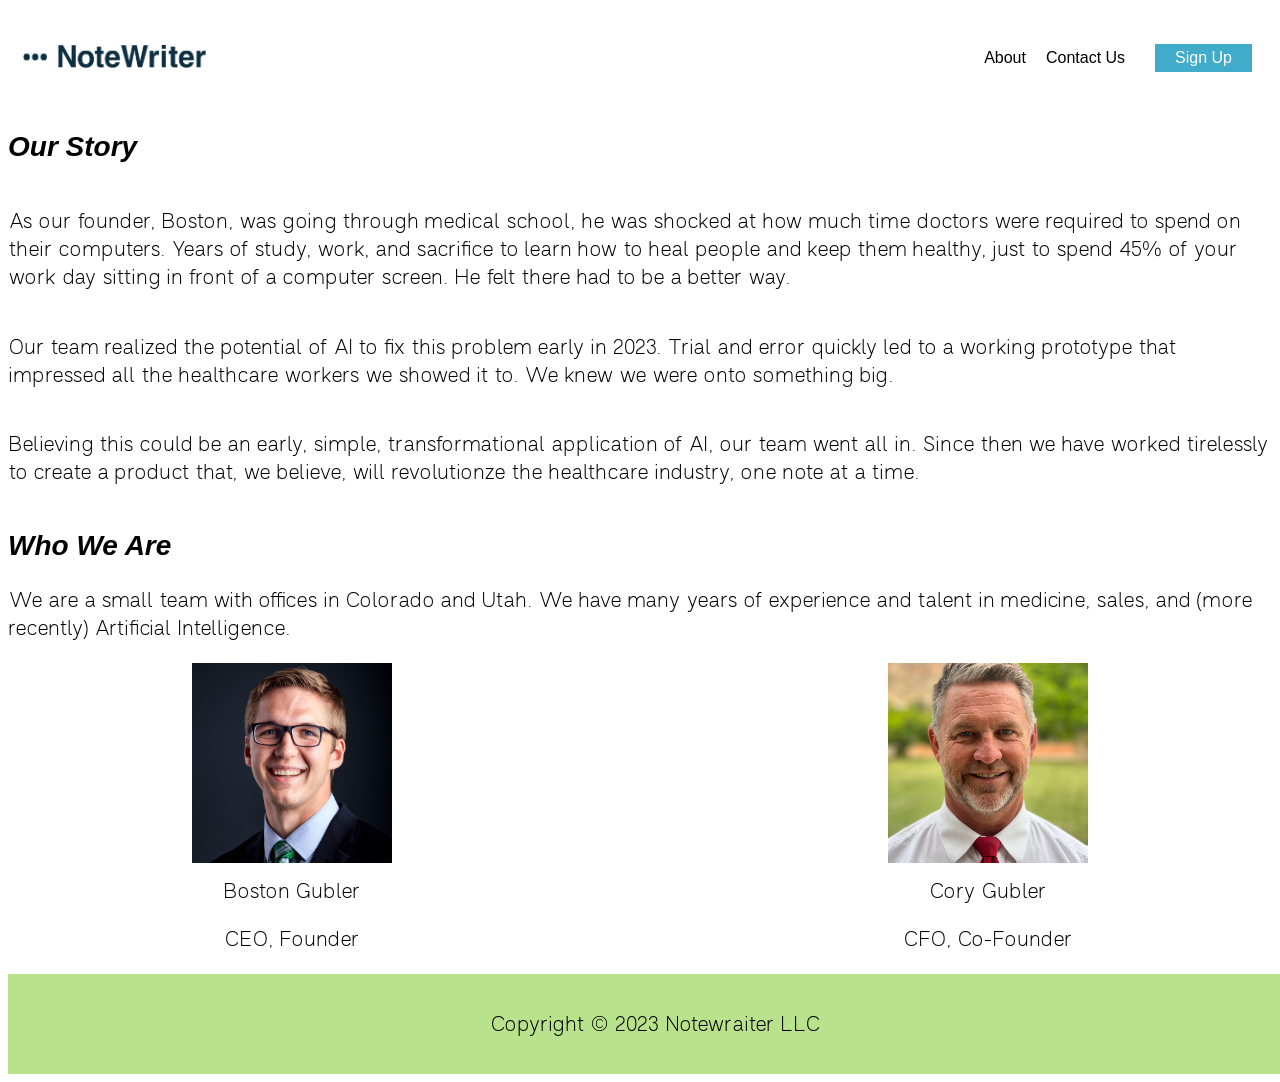
==== commit 319be7a0: "more centeredstuff" ====
--- a/about.html
+++ b/about.html
@@ -42,13 +42,13 @@
   <section id="photo-section" class="flex-row">
     <div class="photo-container">
         <img src="BostonProfile.jpg" alt="Boston Gubler's Profile Picture">
-        <p>Boston Gubler</p>
-        <p>CEO, Founder</p>
+        <p class="centeredstuff">Boston Gubler</p>
+        <p class="centeredstuff">CEO, Founder</p>
     </div>
     <div class="photo-container">
         <img src="CoryProfile.jpeg" alt="Cory Gubler's Profile Picture">
-        <p>Cory Gubler</p>
-        <p>CFO, Co-Founder</p>
+        <p class="centeredstuff">Cory Gubler</p>
+        <p class="centeredstuff">CFO, Co-Founder</p>
     </div>
 </section>
 
